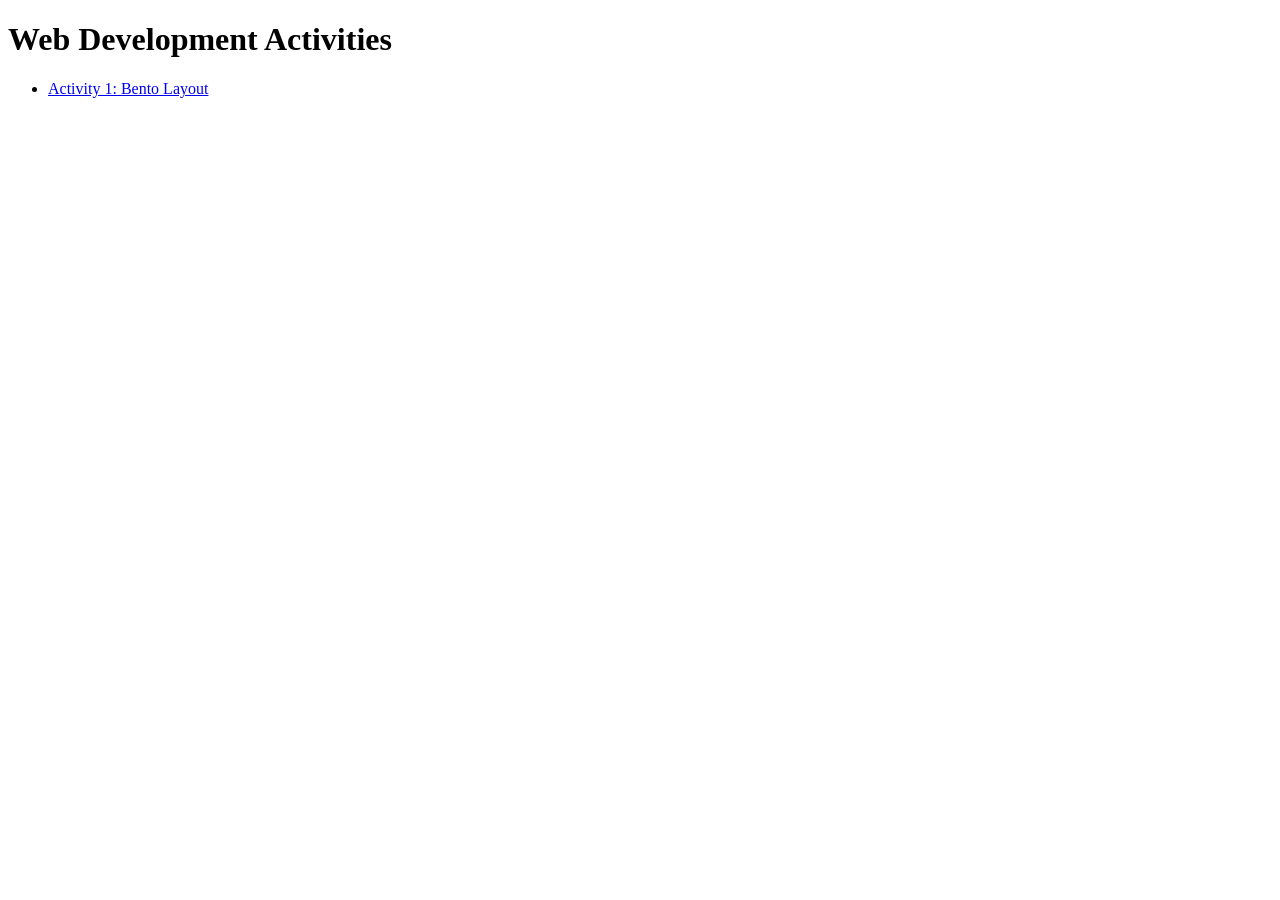
==== index.html @ b4264c97 "Initial commit" ====
<!DOCTYPE html>
<html lang="en">
<head>
  <meta charset="UTF-8">
  <meta name="viewport" content="width=device-width, initial-scale=1">
  <title>Web Development Activities</title>
</head>
<body>
  <h1>Web Development Activities</h1>
  <ul>
    <li><a href="activity-1-bento-layout/">Activity 1: Bento Layout</a></li>
  </ul>
</body>
</html>
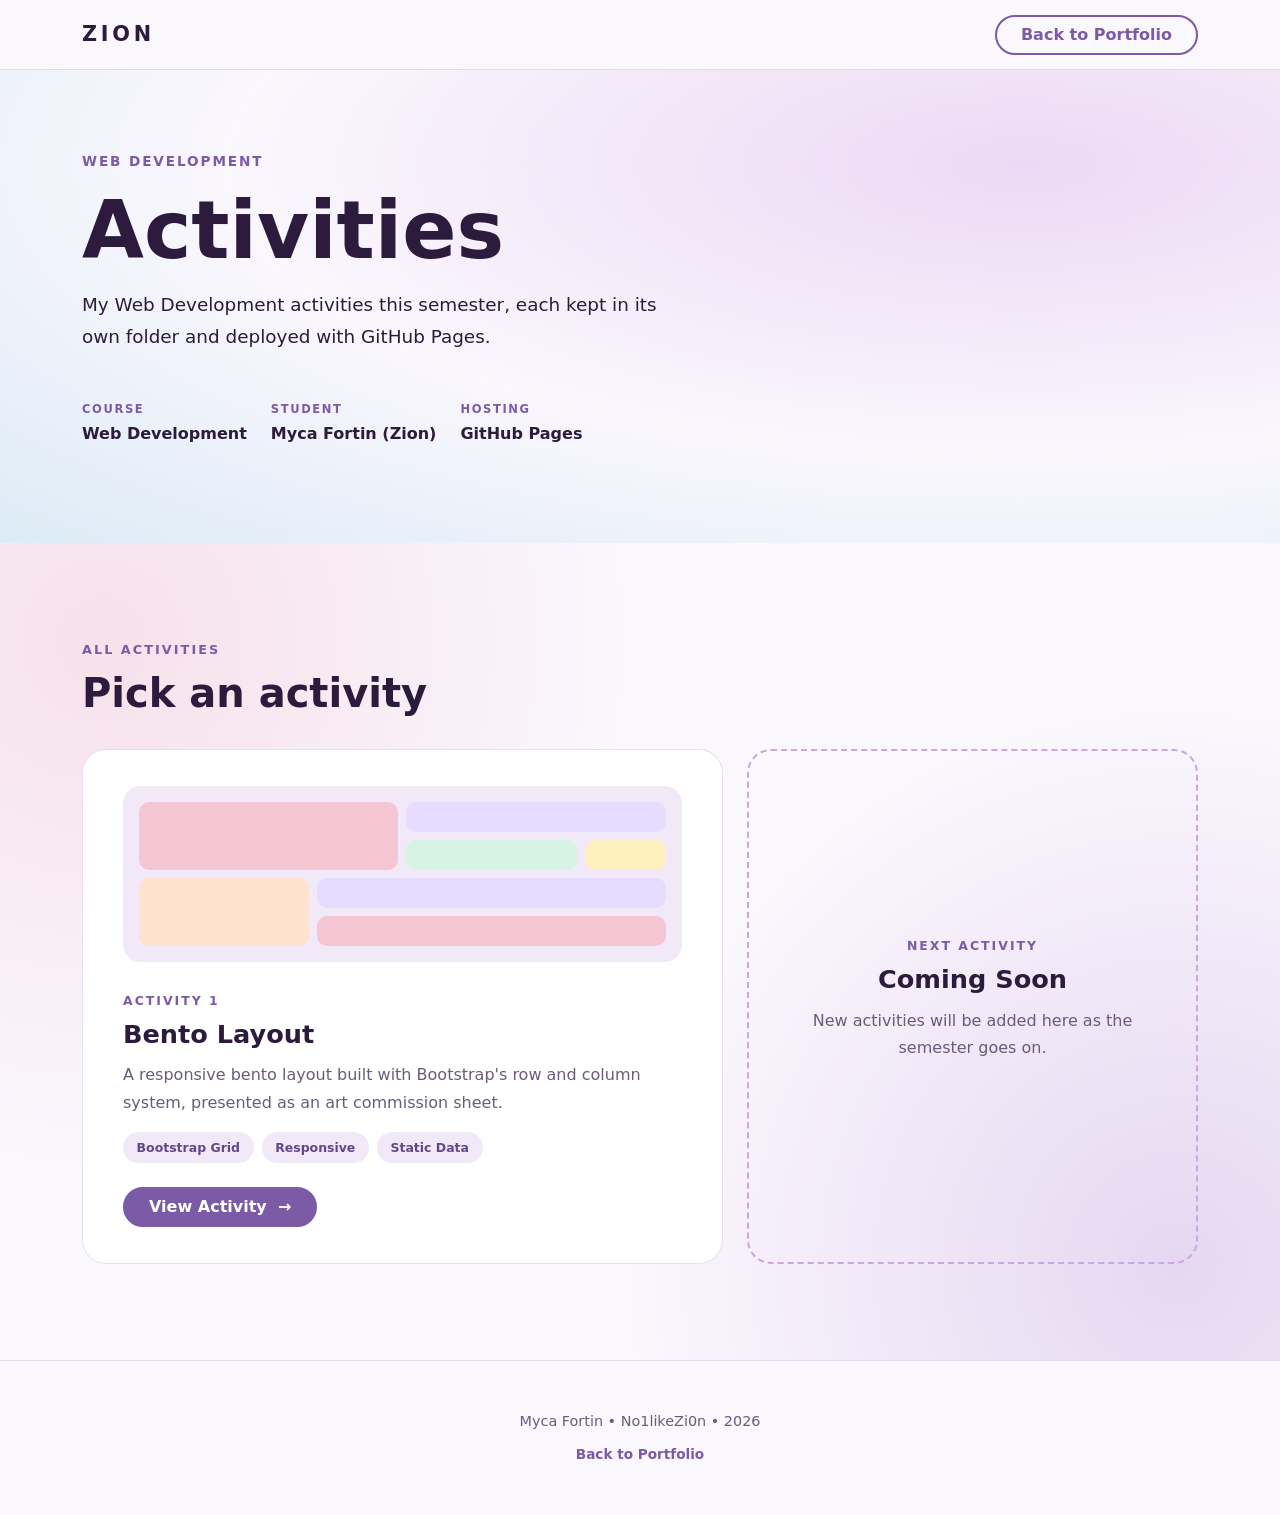
==== commit a2cf7406: "separate repository landing page" ====
--- a/index.html
+++ b/index.html
@@ -3,12 +3,79 @@
 <head>
   <meta charset="UTF-8">
   <meta name="viewport" content="width=device-width, initial-scale=1">
-  <title>Web Development Activities</title>
+  <title>Web Development Activities | Zion</title>
+  <link rel="stylesheet" href="https://cdn.jsdelivr.net/npm/bootstrap@5.3.3/dist/css/bootstrap.min.css">
+  <link rel="stylesheet" href="css/style.css">
 </head>
 <body>
-  <h1>Web Development Activities</h1>
-  <ul>
-    <li><a href="activity-1-bento-layout/">Activity 1: Bento Layout</a></li>
-  </ul>
+
+  <nav class="navbar sticky-top" id="mainNav">
+    <div class="container">
+      <a class="navbar-brand logo" href="https://no-one-like-zion.github.io/">ZION</a>
+      <a class="btn btn-outline-brand rounded-pill px-4" href="https://no-one-like-zion.github.io/">Back to Portfolio</a>
+    </div>
+  </nav>
+
+  <header class="hero">
+    <div class="container">
+      <p class="eyebrow rise">Web Development</p>
+      <h1 class="hero-name rise">Activities</h1>
+      <p class="hero-bio rise">
+        My Web Development activities this semester, each kept in its own folder and deployed with GitHub Pages.
+      </p>
+      <ul class="hero-facts list-unstyled d-flex flex-wrap gap-4 mt-5 mb-0 rise">
+        <li><span class="fact-label">Course</span><span>Web Development</span></li>
+        <li><span class="fact-label">Student</span><span>Myca Fortin (Zion)</span></li>
+        <li><span class="fact-label">Hosting</span><span>GitHub Pages</span></li>
+      </ul>
+    </div>
+  </header>
+
+  <main class="section-pad">
+    <div class="container">
+      <p class="section-eyebrow">All Activities</p>
+      <h2 class="section-title">Pick an activity</h2>
+      <div class="row g-4 mt-2">
+
+        <div class="col-lg-7">
+          <article class="activity-card activity-featured h-100 rise">
+            <div class="activity-preview" aria-hidden="true">
+              <span></span><span></span><span></span><span></span><span></span><span></span><span></span>
+            </div>
+            <div class="activity-body">
+              <span class="activity-number">Activity 1</span>
+              <h3 class="activity-title">Bento Layout</h3>
+              <p>A responsive bento layout built with Bootstrap's row and column system, presented as an art commission sheet.</p>
+              <div class="d-flex flex-wrap gap-2 mb-4">
+                <span class="activity-tag">Bootstrap Grid</span>
+                <span class="activity-tag">Responsive</span>
+                <span class="activity-tag">Static Data</span>
+              </div>
+              <a href="bento-layout/" class="btn btn-brand rounded-pill px-4">View Activity <span class="arrow">&rarr;</span></a>
+            </div>
+          </article>
+        </div>
+
+        <div class="col-lg-5">
+          <article class="activity-card activity-placeholder h-100 rise">
+            <div class="activity-body justify-content-center text-center align-items-center">
+              <span class="activity-number">Next Activity</span>
+              <h3 class="activity-title">Coming Soon</h3>
+              <p class="flex-grow-0">New activities will be added here as the semester goes on.</p>
+            </div>
+          </article>
+        </div>
+
+      </div>
+    </div>
+  </main>
+
+  <footer>
+    <div class="container text-center">
+      <p>Myca Fortin &bull; No1likeZi0n &bull; 2026</p>
+      <a href="https://no-one-like-zion.github.io/" class="footer-link">Back to Portfolio</a>
+    </div>
+  </footer>
+
 </body>
-</html>+</html>
--- a/css/style.css
+++ b/css/style.css
@@ -0,0 +1,287 @@
+:root {
+  --bg: #faf7fd;
+  --bg-alt: #f1e9f7;
+  --surface: #ffffff;
+  --ink: #2d1b3d;
+  --muted: #6b5b7b;
+  --primary: #7b5aa6;
+  --primary-dark: #634787;
+  --accent: #c9a8e0;
+  --pink: #f4c6d4;
+  --line: rgba(123, 90, 166, 0.18);
+}
+
+*, *::before, *::after { box-sizing: border-box; }
+
+html { scroll-behavior: smooth; }
+
+body {
+  font-family: 'Nunito', 'Segoe UI', system-ui, sans-serif;
+  background: var(--bg);
+  color: var(--ink);
+  line-height: 1.7;
+  overflow-x: hidden;
+}
+
+/* Navigation */
+#mainNav {
+  background: rgba(250, 247, 253, 0.94);
+  backdrop-filter: blur(10px);
+  border-bottom: 1px solid var(--line);
+  padding: 0.75rem 0;
+}
+
+.logo {
+  font-weight: 800;
+  font-size: 1.3rem;
+  letter-spacing: 0.18em;
+  color: var(--ink) !important;
+}
+
+/* Buttons */
+.btn-brand {
+  background: var(--primary);
+  border: 2px solid var(--primary);
+  color: #fff;
+  font-weight: 700;
+  transition: background 0.2s, border-color 0.2s, transform 0.2s;
+}
+
+.btn-brand:hover {
+  background: var(--primary-dark);
+  border-color: var(--primary-dark);
+  color: #fff;
+  transform: translateY(-2px);
+}
+
+.btn-outline-brand {
+  background: transparent;
+  border: 2px solid var(--primary);
+  color: var(--primary);
+  font-weight: 700;
+  transition: background 0.2s, color 0.2s, transform 0.2s;
+}
+
+.btn-outline-brand:hover {
+  background: var(--primary);
+  color: #fff;
+  transform: translateY(-2px);
+}
+
+.btn .arrow {
+  display: inline-block;
+  margin-left: 0.35rem;
+  transition: transform 0.25s ease;
+}
+
+.btn:hover .arrow { transform: translateX(5px); }
+
+/* Hero */
+.hero {
+  padding: 5rem 0 6rem;
+  background: radial-gradient(ellipse at 80% 20%, #ecd9f5 0%, var(--bg) 55%, #dcebf6 100%);
+}
+
+.eyebrow {
+  font-weight: 700;
+  font-size: 0.85rem;
+  letter-spacing: 0.14em;
+  text-transform: uppercase;
+  color: var(--primary);
+  margin-bottom: 1rem;
+}
+
+.hero-name {
+  font-weight: 800;
+  font-size: clamp(2.75rem, 7vw, 5rem);
+  line-height: 1.05;
+  margin-bottom: 1rem;
+}
+
+.hero-bio {
+  font-size: 1.15rem;
+  max-width: 36rem;
+  margin-bottom: 0;
+}
+
+.hero-facts li {
+  display: flex;
+  flex-direction: column;
+  font-weight: 600;
+}
+
+.fact-label {
+  font-size: 0.72rem;
+  font-weight: 700;
+  letter-spacing: 0.14em;
+  text-transform: uppercase;
+  color: var(--primary);
+}
+
+/* Sections */
+.section-pad {
+  padding: 6rem 0;
+  background:
+    radial-gradient(circle at 8% 12%, rgba(244, 198, 212, 0.45) 0, transparent 38%),
+    radial-gradient(circle at 92% 88%, rgba(201, 168, 224, 0.4) 0, transparent 40%),
+    var(--bg);
+}
+
+.section-eyebrow {
+  font-weight: 700;
+  font-size: 0.8rem;
+  letter-spacing: 0.16em;
+  text-transform: uppercase;
+  color: var(--primary);
+  margin-bottom: 0.5rem;
+}
+
+.section-title {
+  font-weight: 800;
+  font-size: clamp(1.75rem, 4vw, 2.5rem);
+  line-height: 1.2;
+}
+
+/* Activity cards */
+.activity-card {
+  position: relative;
+  display: flex;
+  flex-direction: column;
+  align-items: flex-start;
+  overflow: hidden;
+  background: var(--surface);
+  border: 1px solid var(--line);
+  border-radius: 1.5rem;
+  padding: 2.25rem 2.5rem;
+  transition: transform 0.3s ease, box-shadow 0.3s ease, border-color 0.3s ease;
+}
+
+.activity-card::before {
+  content: "";
+  position: absolute;
+  top: 0;
+  left: 0;
+  width: 0;
+  height: 5px;
+  background: linear-gradient(90deg, var(--pink), var(--accent), var(--primary));
+  transition: width 0.45s ease;
+}
+
+.activity-card:hover {
+  transform: translateY(-6px);
+  border-color: var(--accent);
+  box-shadow: 0 16px 44px rgba(123, 90, 166, 0.2);
+}
+
+.activity-card:hover::before { width: 100%; }
+
+.activity-card p { color: var(--muted); }
+
+.activity-number {
+  font-size: 0.78rem;
+  font-weight: 700;
+  letter-spacing: 0.16em;
+  text-transform: uppercase;
+  color: var(--primary);
+  margin-bottom: 0.5rem;
+}
+
+.activity-title {
+  font-weight: 800;
+  font-size: 1.6rem;
+  margin-bottom: 0.75rem;
+}
+
+.activity-body {
+  display: flex;
+  flex-direction: column;
+  align-items: flex-start;
+  flex-grow: 1;
+  width: 100%;
+}
+
+.activity-body p { flex-grow: 1; }
+
+.activity-tag {
+  font-size: 0.78rem;
+  font-weight: 700;
+  padding: 0.3rem 0.85rem;
+  border-radius: 999px;
+  background: var(--bg-alt);
+  color: var(--primary-dark);
+}
+
+.activity-preview {
+  display: grid;
+  grid-template-columns: repeat(6, 1fr);
+  grid-auto-rows: 30px;
+  gap: 8px;
+  width: 100%;
+  padding: 1rem;
+  margin-bottom: 1.75rem;
+  background: var(--bg-alt);
+  border-radius: 1.1rem;
+}
+
+.activity-preview span {
+  border-radius: 10px;
+  transition: transform 0.35s ease;
+}
+
+.activity-preview span:nth-child(1) { grid-column: 1 / 4; grid-row: 1 / 3; background: var(--pink); }
+.activity-preview span:nth-child(2) { grid-column: 4 / 7; grid-row: 1; background: #e6dcff; }
+.activity-preview span:nth-child(3) { grid-column: 4 / 6; grid-row: 2; background: #d6f3e4; }
+.activity-preview span:nth-child(4) { grid-column: 6; grid-row: 2; background: #fff0bf; }
+.activity-preview span:nth-child(5) { grid-column: 1 / 3; grid-row: 3 / 5; background: #ffe1cf; }
+.activity-preview span:nth-child(6) { grid-column: 3 / 7; grid-row: 3; background: #e6dcff; }
+.activity-preview span:nth-child(7) { grid-column: 3 / 7; grid-row: 4; background: var(--pink); }
+
+.activity-featured:hover .activity-preview span:nth-child(odd)  { transform: translateY(-3px) scale(1.03); }
+.activity-featured:hover .activity-preview span:nth-child(even) { transform: translateY(3px) scale(1.03); }
+
+.activity-placeholder {
+  background: transparent;
+  border: 2px dashed var(--accent);
+  justify-content: center;
+}
+
+.activity-placeholder:hover {
+  box-shadow: none;
+  transform: none;
+  border-color: var(--primary);
+}
+
+.activity-placeholder::before { display: none; }
+
+/* Footer */
+footer {
+  padding: 3rem 0;
+  border-top: 1px solid var(--line);
+}
+
+footer p {
+  font-size: 0.9rem;
+  color: var(--muted);
+  margin-bottom: 0.4rem;
+}
+
+.footer-link {
+  font-size: 0.85rem;
+  font-weight: 700;
+  color: var(--primary);
+  text-decoration: none;
+}
+
+.footer-link:hover { color: var(--primary-dark); text-decoration: underline; }
+
+/* Entrance animation */
+@keyframes rise {
+  from { opacity: 0; transform: translateY(18px); }
+  to   { opacity: 1; transform: translateY(0); }
+}
+
+.rise { animation: rise 0.7s ease both; }
+.hero .rise:nth-child(2) { animation-delay: 0.08s; }
+.hero .rise:nth-child(3) { animation-delay: 0.16s; }
+.hero .rise:nth-child(4) { animation-delay: 0.24s; }
+.row > div:nth-child(2) .rise { animation-delay: 0.15s; }
